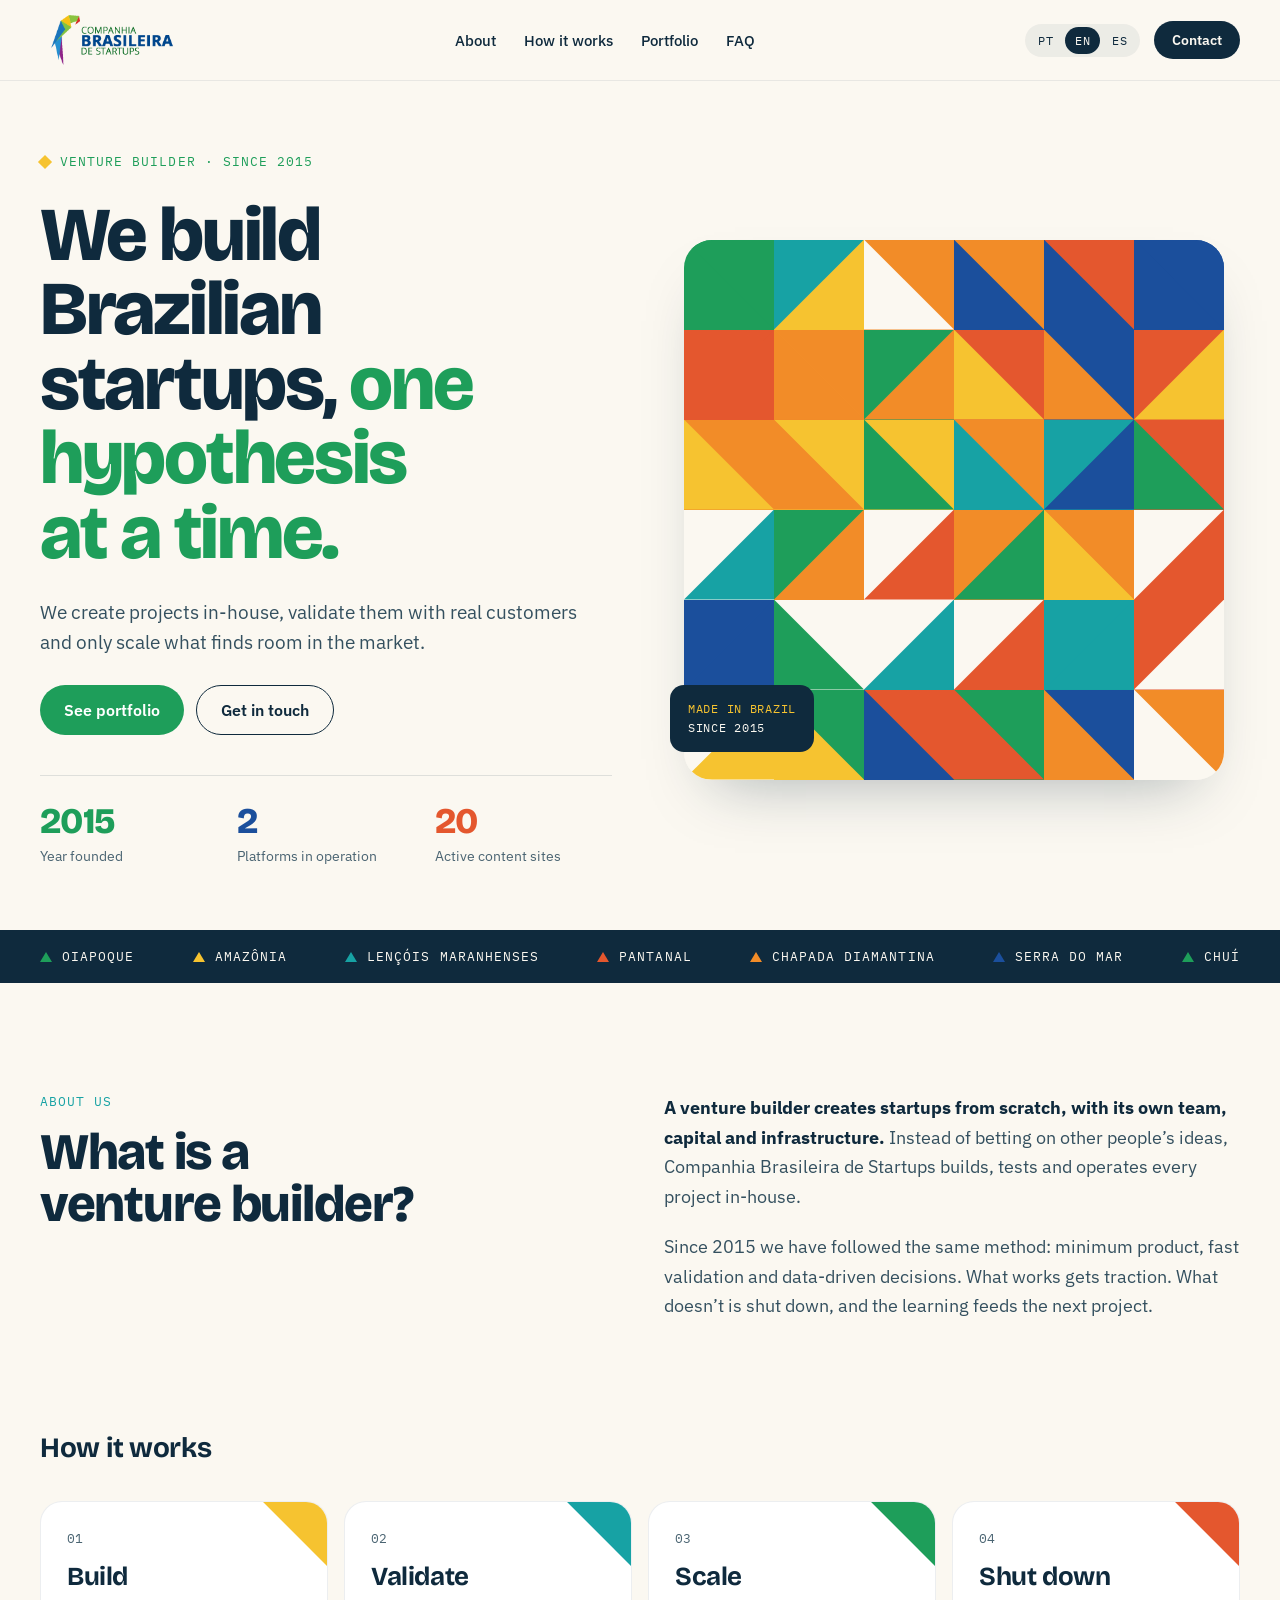
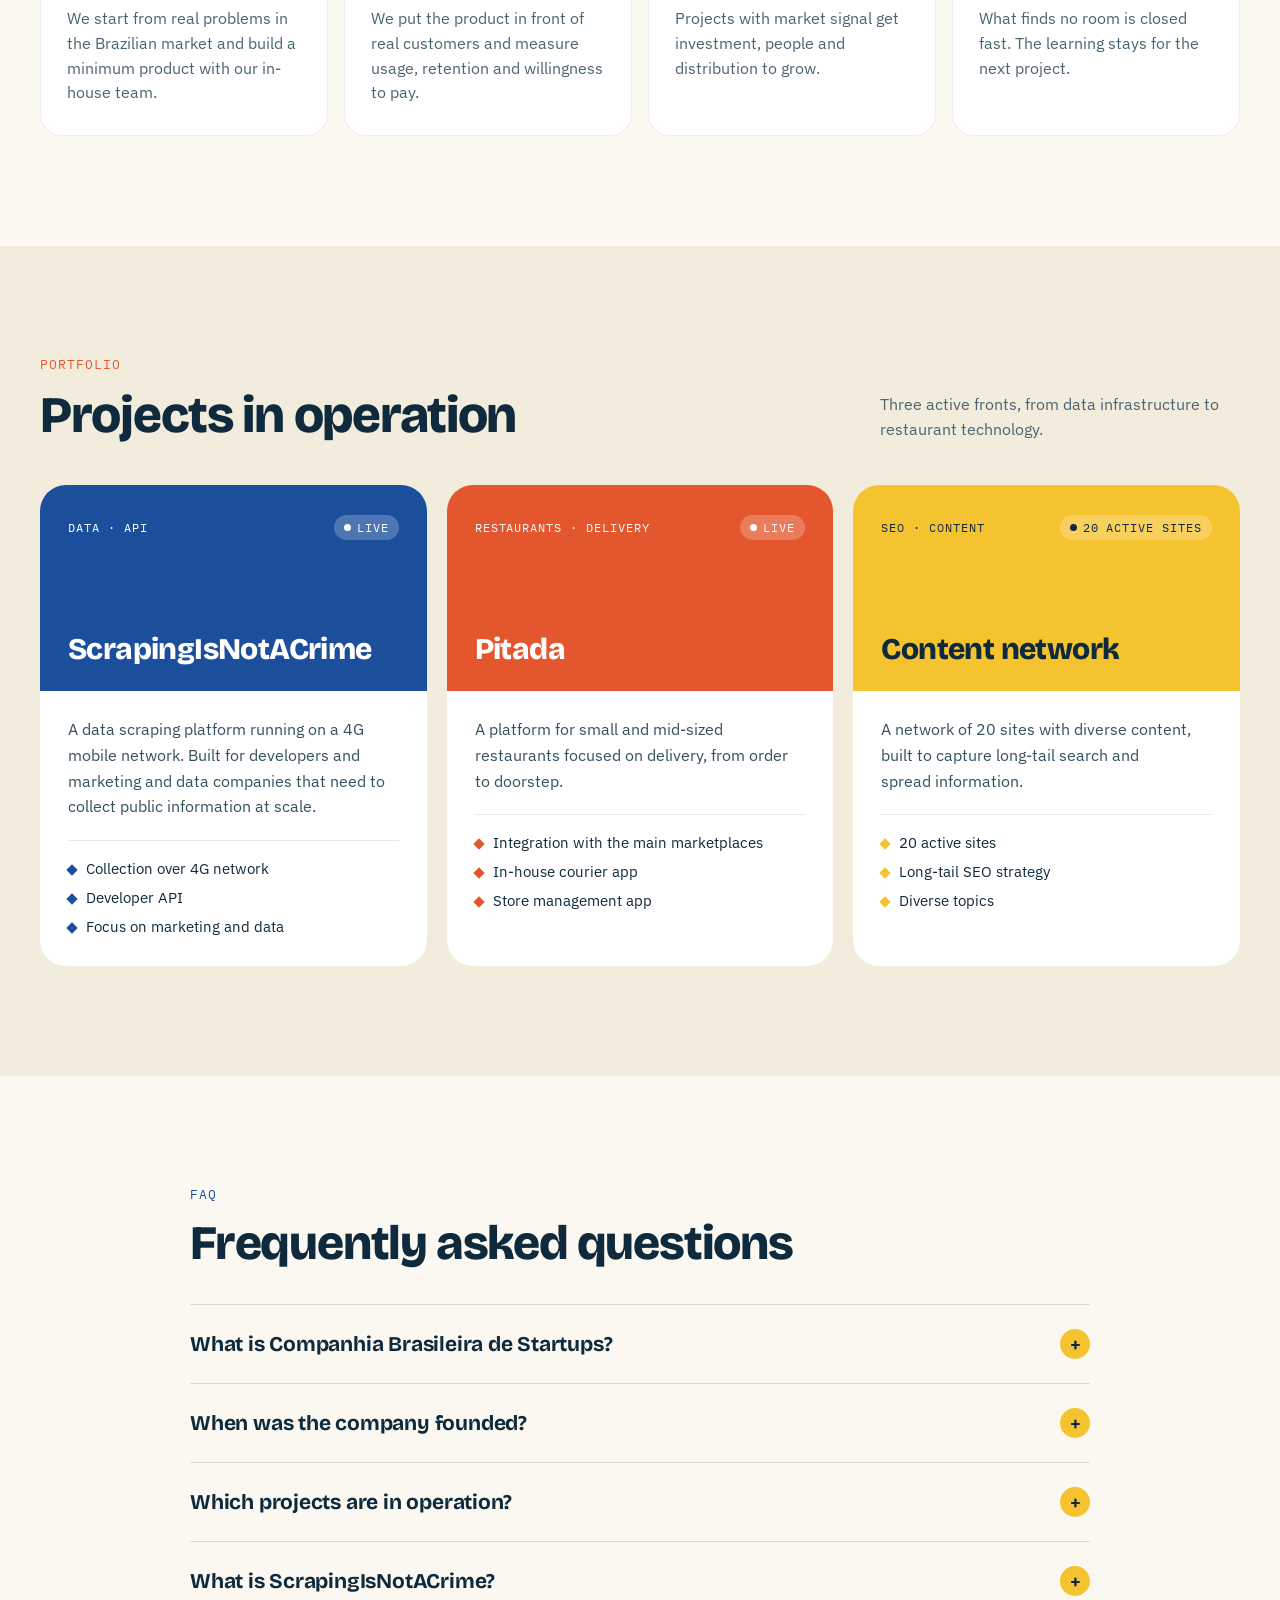
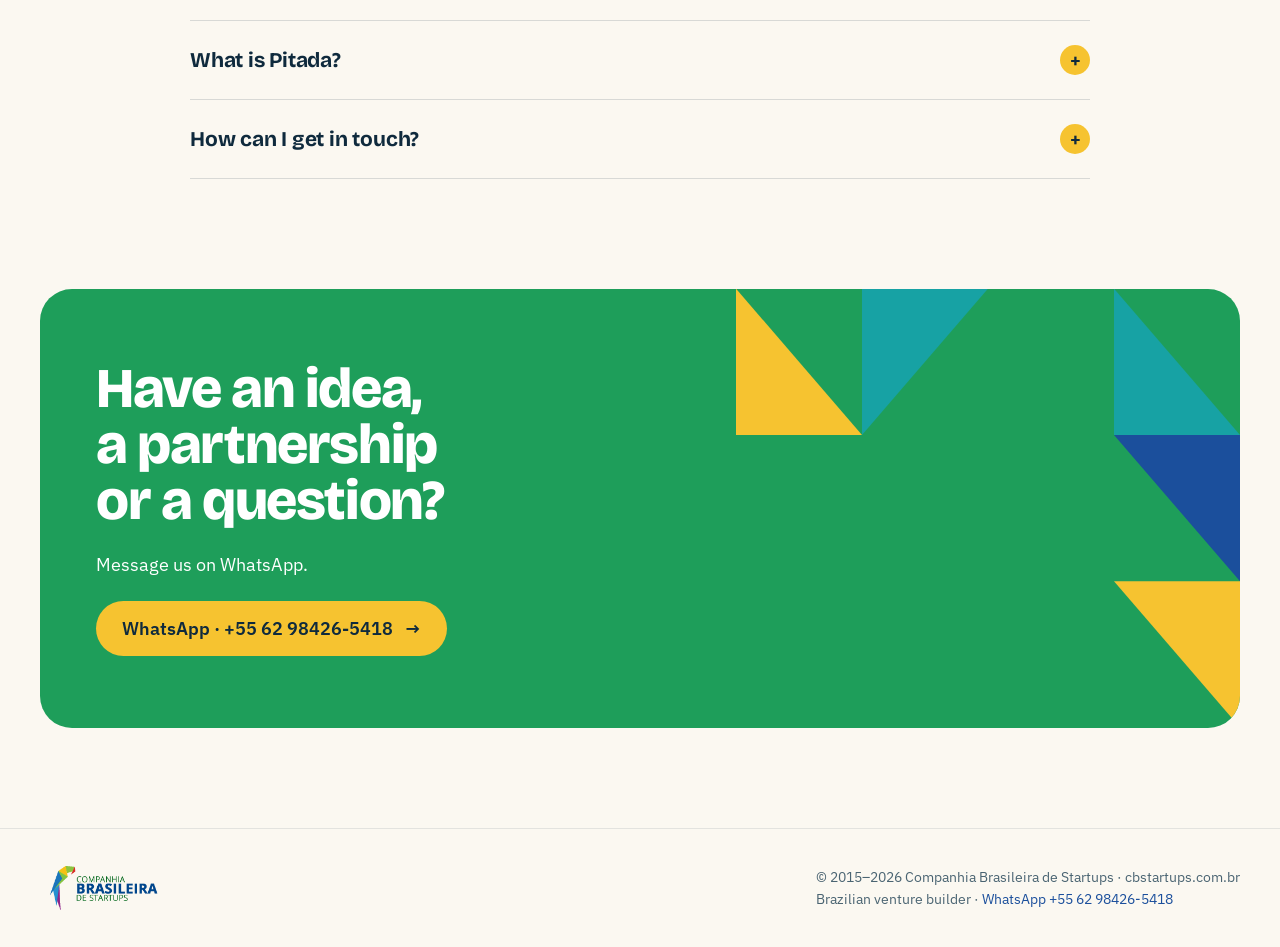
==== en/index.html @ 631371b5 "Site institucional estático da CBStartups" ====
<!DOCTYPE html>
<html lang="en">
<head>
<meta charset="utf-8">
<meta name="viewport" content="width=device-width, initial-scale=1">
<title>Companhia Brasileira de Startups — Venture Builder since 2015</title>
<meta name="description" content="Companhia Brasileira de Startups is a Brazilian venture builder founded in 2015. We build, validate and scale startups in-house: ScrapingIsNotACrime, Pitada and a network of 20 content sites.">
<meta name="robots" content="index, follow">
<link rel="canonical" href="https://cbstartups.com.br/en/">
<link rel="alternate" hreflang="pt-BR" href="https://cbstartups.com.br/">
<link rel="alternate" hreflang="en" href="https://cbstartups.com.br/en/">
<link rel="alternate" hreflang="es" href="https://cbstartups.com.br/es/">
<link rel="alternate" hreflang="x-default" href="https://cbstartups.com.br/">
<meta property="og:type" content="website">
<meta property="og:site_name" content="Companhia Brasileira de Startups">
<meta property="og:title" content="Companhia Brasileira de Startups — Venture Builder since 2015">
<meta property="og:description" content="Companhia Brasileira de Startups is a Brazilian venture builder founded in 2015. We build, validate and scale startups in-house: ScrapingIsNotACrime, Pitada and a network of 20 content sites.">
<meta property="og:url" content="https://cbstartups.com.br/en/">
<meta property="og:image" content="https://cbstartups.com.br/assets/logo-cbstartups.png">
<meta property="og:locale" content="en_US">
<meta name="twitter:card" content="summary">
<link rel="icon" href="../assets/logo-cbstartups.png">
<link rel="preconnect" href="https://fonts.googleapis.com">
<link rel="preconnect" href="https://fonts.gstatic.com" crossorigin="">
<link href="https://fonts.googleapis.com/css2?family=Bricolage+Grotesque:opsz,wght@12..96,500;12..96,700;12..96,800&amp;family=IBM+Plex+Sans:wght@400;500;600&amp;family=IBM+Plex+Mono:wght@500&amp;display=swap" rel="stylesheet">
<script type="application/ld+json">{"@context":"https://schema.org","@graph":[{"@type":"Organization","@id":"https://cbstartups.com.br/#org","name":"Companhia Brasileira de Startups","alternateName":"CB Startups","url":"https://cbstartups.com.br/","logo":"https://cbstartups.com.br/assets/logo-cbstartups.png","foundingDate":"2015","telephone":"+55-62-98426-5418","contactPoint":{"@type":"ContactPoint","telephone":"+55-62-98426-5418","contactType":"customer service","availableLanguage":["Portuguese","English","Spanish"],"url":"https://wa.me/5562984265418"},"description":"Venture builder brasileira que cria, valida e traciona startups internamente.","areaServed":"BR","knowsAbout":["Venture building","Web scraping","Proxies 4G","SaaS para restaurantes","Delivery","SEO long tail"],"owns":[{"@type":"SoftwareApplication","name":"ScrapingIsNotACrime","applicationCategory":"DeveloperApplication","description":"Plataforma de scraping de dados com rede móvel 4G para desenvolvedores e empresas de marketing e dados."},{"@type":"SoftwareApplication","name":"Pitada","applicationCategory":"BusinessApplication","description":"Plataforma para pequenos e médios restaurantes com foco em delivery, integração com marketplaces, app do entregador e app de gestão da loja."}]},{"@type":"WebSite","@id":"https://cbstartups.com.br/#site","url":"https://cbstartups.com.br/","name":"Companhia Brasileira de Startups","inLanguage":["pt-BR","en","es"],"publisher":{"@id":"https://cbstartups.com.br/#org"}},{"@type":"FAQPage","mainEntity":[{"@type":"Question","name":"O que é a Companhia Brasileira de Startups?","acceptedAnswer":{"@type":"Answer","text":"É uma venture builder brasileira, fundada em 2015, que cria startups internamente, valida cada projeto com o mercado e dá tração apenas aos que encontram espaço real."}},{"@type":"Question","name":"Quais projetos estão em operação?","acceptedAnswer":{"@type":"Answer","text":"ScrapingIsNotACrime (scraping de dados com rede 4G), Pitada (plataforma de delivery para restaurantes) e uma rede de 20 sites de conteúdo voltados a SEO de cauda longa."}}]}]}</script>
<style>
html{scroll-behavior:smooth}
body{margin:0;background:#FBF8F1;color:#0F2A3D;font-family:'IBM Plex Sans',system-ui,sans-serif;-webkit-font-smoothing:antialiased}
a{color:#1B4F9C;text-decoration:none}
a:hover{color:#17A2A4}
summary::-webkit-details-marker{display:none}
::selection{background:#F6C330;color:#0F2A3D}

.h0:hover{color:#17A2A4 !important}
.h1:hover{color:#17A2A4 !important}
.h2:hover{color:#17A2A4 !important}
.h3:hover{color:#17A2A4 !important}
.h4:hover{background:#1B4F9C !important;color:#FBF8F1 !important}
.h5:hover{background:#17864C !important;color:#fff !important}
.h6:hover{background:#0F2A3D !important;color:#FBF8F1 !important}
.h7:hover{background:#fff !important;color:#0F2A3D !important}
details[open] summary span:last-child{transform:rotate(45deg)}
</style>
</head>
<body>

<div style="min-height:100vh;display:flex;flex-direction:column">
<header style="position:sticky;top:0;z-index:20;background:rgba(251,248,241,0.92);backdrop-filter:blur(10px);border-bottom:1px solid rgba(15,42,61,0.08)">
  <div style="max-width:1200px;margin:0 auto;padding:14px 24px;display:flex;align-items:center;justify-content:space-between;gap:24px;flex-wrap:wrap">
    <a href="#top" aria-label="Companhia Brasileira de Startups" style="display:flex">
      <img src="../assets/logo-cbstartups.png" alt="Companhia Brasileira de Startups" width="155" height="55" style="display:block;height:52px;width:auto">
    </a>
    <nav aria-label="Main" style="display:flex;gap:28px;flex-wrap:wrap;font-size:15px;font-weight:500">
      <a href="#sobre" style="color:#0F2A3D" class="h0">About</a>
      <a href="#processo" style="color:#0F2A3D" class="h1">How it works</a>
      <a href="#portfolio" style="color:#0F2A3D" class="h2">Portfolio</a>
      <a href="#faq" style="color:#0F2A3D" class="h3">FAQ</a>
    </nav>
    <div style="display:flex;align-items:center;gap:14px">
      <div role="group" aria-label="Language" style="display:flex;gap:2px;padding:3px;border-radius:999px;background:rgba(15,42,61,0.06);font-family:'IBM Plex Mono',monospace;font-size:12px">
          <a href="../" hreflang="pt-BR" style="border:0;cursor:pointer;padding:6px 10px;border-radius:999px;font:inherit;letter-spacing:0.04em;background:transparent;color:#0F2A3D">PT</a>
          <a href="../en/" hreflang="en" style="border:0;cursor:pointer;padding:6px 10px;border-radius:999px;font:inherit;letter-spacing:0.04em;background:#0F2A3D;color:#FBF8F1" aria-current="page">EN</a>
          <a href="../es/" hreflang="es" style="border:0;cursor:pointer;padding:6px 10px;border-radius:999px;font:inherit;letter-spacing:0.04em;background:transparent;color:#0F2A3D">ES</a>
      </div>
      <a href="#contato" style="background:#0F2A3D;color:#FBF8F1;padding:10px 18px;border-radius:999px;font-size:14px;font-weight:600" class="h4">Contact</a>
    </div>
  </div>
</header>
<main id="top">
<section aria-labelledby="hero-title" style="max-width:1200px;margin:0 auto;padding:72px 24px 64px;display:grid;grid-template-columns:repeat(auto-fit,minmax(min(100%,440px),1fr));gap:56px;align-items:center">
  <div style="display:flex;flex-direction:column;gap:28px">
    <div style="display:flex;align-items:center;gap:10px;font-family:'IBM Plex Mono',monospace;font-size:13px;letter-spacing:0.08em;text-transform:uppercase;color:#1E9E5A">
      <span style="width:10px;height:10px;background:#F6C330;transform:rotate(45deg)"></span>Venture builder · since 2015
    </div>
    <h1 id="hero-title" style="margin:0;font-family:'Bricolage Grotesque',sans-serif;font-weight:800;font-size:clamp(40px,6vw,76px);line-height:0.98;letter-spacing:-0.03em;text-wrap:balance">We build Brazilian startups, <span style="color:#1E9E5A">one hypothesis at a time.</span></h1>
    <p style="margin:0;font-size:19px;line-height:1.55;color:#34505F;max-width:540px;text-wrap:pretty">We create projects in-house, validate them with real customers and only scale what finds room in the market.</p>
    <div style="display:flex;gap:12px;flex-wrap:wrap">
      <a href="#portfolio" style="background:#1E9E5A;color:#fff;padding:15px 24px;border-radius:999px;font-weight:600;font-size:16px" class="h5">See portfolio</a>
      <a href="https://wa.me/5562984265418" target="_blank" rel="noopener" style="border:1.5px solid #0F2A3D;color:#0F2A3D;padding:13.5px 24px;border-radius:999px;font-weight:600;font-size:16px" class="h6">Get in touch</a>
    </div>
    <dl style="margin:12px 0 0;display:grid;grid-template-columns:repeat(3,minmax(0,1fr));gap:20px;border-top:1px solid rgba(15,42,61,0.12);padding-top:24px">
        <div style="display:flex;flex-direction:column;gap:4px">
          <dt style="font-family:'Bricolage Grotesque',sans-serif;font-weight:800;font-size:36px;letter-spacing:-0.02em;color:#1E9E5A">2015</dt>
          <dd style="margin:0;font-size:14px;color:#4A6472;line-height:1.35">Year founded</dd>
        </div>
        <div style="display:flex;flex-direction:column;gap:4px">
          <dt style="font-family:'Bricolage Grotesque',sans-serif;font-weight:800;font-size:36px;letter-spacing:-0.02em;color:#1B4F9C">2</dt>
          <dd style="margin:0;font-size:14px;color:#4A6472;line-height:1.35">Platforms in operation</dd>
        </div>
        <div style="display:flex;flex-direction:column;gap:4px">
          <dt style="font-family:'Bricolage Grotesque',sans-serif;font-weight:800;font-size:36px;letter-spacing:-0.02em;color:#E4572E">20</dt>
          <dd style="margin:0;font-size:14px;color:#4A6472;line-height:1.35">Active content sites</dd>
        </div>
    </dl>
  </div>
  <div aria-hidden="true" style="position:relative;width:100%;max-width:540px;justify-self:center">
    <div style="display:grid;grid-template-columns:repeat(6,1fr);aspect-ratio:1;border-radius:28px;overflow:hidden;box-shadow:0 30px 60px -30px rgba(15,42,61,0.35)">
        <div style="position:relative;background:#1E9E5A">
          <div style="position:absolute;inset:0;background:#1E9E5A;clip-path:polygon(0 0,100% 0,100% 100%)"></div>
        </div>
        <div style="position:relative;background:#F6C330">
          <div style="position:absolute;inset:0;background:#17A2A4;clip-path:polygon(0 0,100% 0,0 100%)"></div>
        </div>
        <div style="position:relative;background:#F28C28">
          <div style="position:absolute;inset:0;background:#FBF8F1;clip-path:polygon(0 0,0 100%,100% 100%)"></div>
        </div>
        <div style="position:relative;background:#1B4F9C">
          <div style="position:absolute;inset:0;background:#F28C28;clip-path:polygon(0 0,100% 0,100% 100%)"></div>
        </div>
        <div style="position:relative;background:#1B4F9C">
          <div style="position:absolute;inset:0;background:#E4572E;clip-path:polygon(0 0,100% 0,100% 100%)"></div>
        </div>
        <div style="position:relative;background:#1B4F9C">
          <div style="position:absolute;inset:0;background:#1B4F9C;clip-path:polygon(0 0,100% 0,100% 100%)"></div>
        </div>
        <div style="position:relative;background:#E4572E">
          <div style="position:absolute;inset:0;background:#E4572E;clip-path:polygon(0 0,100% 0,0 100%)"></div>
        </div>
        <div style="position:relative;background:#F28C28">
          <div style="position:absolute;inset:0;background:#F28C28;clip-path:polygon(0 0,0 100%,100% 100%)"></div>
        </div>
        <div style="position:relative;background:#1E9E5A">
          <div style="position:absolute;inset:0;background:#F28C28;clip-path:polygon(100% 0,100% 100%,0 100%)"></div>
        </div>
        <div style="position:relative;background:#E4572E">
          <div style="position:absolute;inset:0;background:#F6C330;clip-path:polygon(0 0,0 100%,100% 100%)"></div>
        </div>
        <div style="position:relative;background:#1B4F9C">
          <div style="position:absolute;inset:0;background:#F28C28;clip-path:polygon(0 0,0 100%,100% 100%)"></div>
        </div>
        <div style="position:relative;background:#E4572E">
          <div style="position:absolute;inset:0;background:#F6C330;clip-path:polygon(100% 0,100% 100%,0 100%)"></div>
        </div>
        <div style="position:relative;background:#F28C28">
          <div style="position:absolute;inset:0;background:#F6C330;clip-path:polygon(0 0,0 100%,100% 100%)"></div>
        </div>
        <div style="position:relative;background:#F6C330">
          <div style="position:absolute;inset:0;background:#F28C28;clip-path:polygon(0 0,0 100%,100% 100%)"></div>
        </div>
        <div style="position:relative;background:#F6C330">
          <div style="position:absolute;inset:0;background:#1E9E5A;clip-path:polygon(0 0,0 100%,100% 100%)"></div>
        </div>
        <div style="position:relative;background:#17A2A4">
          <div style="position:absolute;inset:0;background:#F28C28;clip-path:polygon(0 0,100% 0,100% 100%)"></div>
        </div>
        <div style="position:relative;background:#17A2A4">
          <div style="position:absolute;inset:0;background:#1B4F9C;clip-path:polygon(100% 0,100% 100%,0 100%)"></div>
        </div>
        <div style="position:relative;background:#E4572E">
          <div style="position:absolute;inset:0;background:#1E9E5A;clip-path:polygon(0 0,0 100%,100% 100%)"></div>
        </div>
        <div style="position:relative;background:#FBF8F1">
          <div style="position:absolute;inset:0;background:#17A2A4;clip-path:polygon(100% 0,100% 100%,0 100%)"></div>
        </div>
        <div style="position:relative;background:#F28C28">
          <div style="position:absolute;inset:0;background:#1E9E5A;clip-path:polygon(0 0,100% 0,0 100%)"></div>
        </div>
        <div style="position:relative;background:#FBF8F1">
          <div style="position:absolute;inset:0;background:#E4572E;clip-path:polygon(100% 0,100% 100%,0 100%)"></div>
        </div>
        <div style="position:relative;background:#F28C28">
          <div style="position:absolute;inset:0;background:#1E9E5A;clip-path:polygon(100% 0,100% 100%,0 100%)"></div>
        </div>
        <div style="position:relative;background:#F6C330">
          <div style="position:absolute;inset:0;background:#F28C28;clip-path:polygon(0 0,100% 0,100% 100%)"></div>
        </div>
        <div style="position:relative;background:#E4572E">
          <div style="position:absolute;inset:0;background:#FBF8F1;clip-path:polygon(0 0,100% 0,0 100%)"></div>
        </div>
        <div style="position:relative;background:#1B4F9C">
          <div style="position:absolute;inset:0;background:#1B4F9C;clip-path:polygon(100% 0,100% 100%,0 100%)"></div>
        </div>
        <div style="position:relative;background:#FBF8F1">
          <div style="position:absolute;inset:0;background:#1E9E5A;clip-path:polygon(0 0,0 100%,100% 100%)"></div>
        </div>
        <div style="position:relative;background:#17A2A4">
          <div style="position:absolute;inset:0;background:#FBF8F1;clip-path:polygon(0 0,100% 0,0 100%)"></div>
        </div>
        <div style="position:relative;background:#E4572E">
          <div style="position:absolute;inset:0;background:#FBF8F1;clip-path:polygon(0 0,100% 0,0 100%)"></div>
        </div>
        <div style="position:relative;background:#17A2A4">
          <div style="position:absolute;inset:0;background:#17A2A4;clip-path:polygon(100% 0,100% 100%,0 100%)"></div>
        </div>
        <div style="position:relative;background:#E4572E">
          <div style="position:absolute;inset:0;background:#FBF8F1;clip-path:polygon(100% 0,100% 100%,0 100%)"></div>
        </div>
        <div style="position:relative;background:#FBF8F1">
          <div style="position:absolute;inset:0;background:#F6C330;clip-path:polygon(100% 0,100% 100%,0 100%)"></div>
        </div>
        <div style="position:relative;background:#F6C330">
          <div style="position:absolute;inset:0;background:#1E9E5A;clip-path:polygon(0 0,100% 0,100% 100%)"></div>
        </div>
        <div style="position:relative;background:#1B4F9C">
          <div style="position:absolute;inset:0;background:#E4572E;clip-path:polygon(0 0,100% 0,100% 100%)"></div>
        </div>
        <div style="position:relative;background:#1E9E5A">
          <div style="position:absolute;inset:0;background:#E4572E;clip-path:polygon(0 0,0 100%,100% 100%)"></div>
        </div>
        <div style="position:relative;background:#F28C28">
          <div style="position:absolute;inset:0;background:#1B4F9C;clip-path:polygon(0 0,100% 0,100% 100%)"></div>
        </div>
        <div style="position:relative;background:#FBF8F1">
          <div style="position:absolute;inset:0;background:#F28C28;clip-path:polygon(0 0,100% 0,100% 100%)"></div>
        </div>
    </div>
    <div style="position:absolute;left:-14px;bottom:28px;background:#0F2A3D;color:#FBF8F1;padding:14px 18px;border-radius:14px;font-family:'IBM Plex Mono',monospace;font-size:12px;letter-spacing:0.06em;line-height:1.6;text-transform:uppercase">
      <div style="color:#F6C330">Made in Brazil</div><div>Since 2015</div>
    </div>
  </div>
</section>
<div style="background:#0F2A3D;color:#FBF8F1;overflow:hidden">
  <div style="max-width:1200px;margin:0 auto;padding:18px 24px;display:flex;align-items:center;justify-content:space-between;gap:16px;flex-wrap:wrap;font-family:'IBM Plex Mono',monospace;font-size:13px;letter-spacing:0.08em;text-transform:uppercase">
      <span style="display:flex;align-items:center;gap:10px"><span style="width:0;height:0;border-left:6px solid transparent;border-right:6px solid transparent;border-bottom:10px solid #1E9E5A"></span>Oiapoque</span>
      <span style="display:flex;align-items:center;gap:10px"><span style="width:0;height:0;border-left:6px solid transparent;border-right:6px solid transparent;border-bottom:10px solid #F6C330"></span>Amazônia</span>
      <span style="display:flex;align-items:center;gap:10px"><span style="width:0;height:0;border-left:6px solid transparent;border-right:6px solid transparent;border-bottom:10px solid #17A2A4"></span>Lençóis Maranhenses</span>
      <span style="display:flex;align-items:center;gap:10px"><span style="width:0;height:0;border-left:6px solid transparent;border-right:6px solid transparent;border-bottom:10px solid #E4572E"></span>Pantanal</span>
      <span style="display:flex;align-items:center;gap:10px"><span style="width:0;height:0;border-left:6px solid transparent;border-right:6px solid transparent;border-bottom:10px solid #F28C28"></span>Chapada Diamantina</span>
      <span style="display:flex;align-items:center;gap:10px"><span style="width:0;height:0;border-left:6px solid transparent;border-right:6px solid transparent;border-bottom:10px solid #1B4F9C"></span>Serra do Mar</span>
      <span style="display:flex;align-items:center;gap:10px"><span style="width:0;height:0;border-left:6px solid transparent;border-right:6px solid transparent;border-bottom:10px solid #1E9E5A"></span>Chuí</span>
  </div>
</div>
<section id="sobre" aria-labelledby="sobre-title" style="max-width:1200px;margin:0 auto;padding:110px 24px 40px;display:grid;grid-template-columns:repeat(auto-fit,minmax(min(100%,360px),1fr));gap:48px">
  <div style="display:flex;flex-direction:column;gap:16px">
    <span style="font-family:'IBM Plex Mono',monospace;font-size:13px;letter-spacing:0.08em;text-transform:uppercase;color:#17A2A4">About us</span>
    <h2 id="sobre-title" style="margin:0;font-family:'Bricolage Grotesque',sans-serif;font-weight:800;font-size:clamp(32px,4vw,52px);line-height:1.02;letter-spacing:-0.025em;text-wrap:balance">What is a venture builder?</h2>
  </div>
  <div style="display:flex;flex-direction:column;gap:20px;font-size:18px;line-height:1.65;color:#34505F">
    <p style="margin:0;text-wrap:pretty"><strong style="color:#0F2A3D">A venture builder creates startups from scratch, with its own team, capital and infrastructure.</strong> Instead of betting on other people’s ideas, Companhia Brasileira de Startups builds, tests and operates every project in-house.</p>
    <p style="margin:0;text-wrap:pretty">Since 2015 we have followed the same method: minimum product, fast validation and data-driven decisions. What works gets traction. What doesn’t is shut down, and the learning feeds the next project.</p>
  </div>
</section>
<section id="processo" aria-labelledby="processo-title" style="max-width:1200px;margin:0 auto;padding:70px 24px 110px">
  <h2 id="processo-title" style="margin:0 0 36px;font-family:'Bricolage Grotesque',sans-serif;font-weight:700;font-size:28px;letter-spacing:-0.01em">How it works</h2>
  <ol style="list-style:none;margin:0;padding:0;display:grid;grid-template-columns:repeat(auto-fit,minmax(min(100%,240px),1fr));gap:16px">
      <li style="background:#fff;border:1px solid rgba(15,42,61,0.08);border-radius:22px;padding:28px 26px 30px;display:flex;flex-direction:column;gap:14px;position:relative;overflow:hidden">
        <div style="position:absolute;top:0;right:0;width:64px;height:64px;background:#F6C330;clip-path:polygon(100% 0,0 0,100% 100%)"></div>
        <span style="font-family:'IBM Plex Mono',monospace;font-size:13px;color:#4A6472">01</span>
        <h3 style="margin:0;font-family:'Bricolage Grotesque',sans-serif;font-weight:700;font-size:26px;letter-spacing:-0.015em">Build</h3>
        <p style="margin:0;font-size:16px;line-height:1.55;color:#4A6472;text-wrap:pretty">We start from real problems in the Brazilian market and build a minimum product with our in-house team.</p>
      </li>
      <li style="background:#fff;border:1px solid rgba(15,42,61,0.08);border-radius:22px;padding:28px 26px 30px;display:flex;flex-direction:column;gap:14px;position:relative;overflow:hidden">
        <div style="position:absolute;top:0;right:0;width:64px;height:64px;background:#17A2A4;clip-path:polygon(100% 0,0 0,100% 100%)"></div>
        <span style="font-family:'IBM Plex Mono',monospace;font-size:13px;color:#4A6472">02</span>
        <h3 style="margin:0;font-family:'Bricolage Grotesque',sans-serif;font-weight:700;font-size:26px;letter-spacing:-0.015em">Validate</h3>
        <p style="margin:0;font-size:16px;line-height:1.55;color:#4A6472;text-wrap:pretty">We put the product in front of real customers and measure usage, retention and willingness to pay.</p>
      </li>
      <li style="background:#fff;border:1px solid rgba(15,42,61,0.08);border-radius:22px;padding:28px 26px 30px;display:flex;flex-direction:column;gap:14px;position:relative;overflow:hidden">
        <div style="position:absolute;top:0;right:0;width:64px;height:64px;background:#1E9E5A;clip-path:polygon(100% 0,0 0,100% 100%)"></div>
        <span style="font-family:'IBM Plex Mono',monospace;font-size:13px;color:#4A6472">03</span>
        <h3 style="margin:0;font-family:'Bricolage Grotesque',sans-serif;font-weight:700;font-size:26px;letter-spacing:-0.015em">Scale</h3>
        <p style="margin:0;font-size:16px;line-height:1.55;color:#4A6472;text-wrap:pretty">Projects with market signal get investment, people and distribution to grow.</p>
      </li>
      <li style="background:#fff;border:1px solid rgba(15,42,61,0.08);border-radius:22px;padding:28px 26px 30px;display:flex;flex-direction:column;gap:14px;position:relative;overflow:hidden">
        <div style="position:absolute;top:0;right:0;width:64px;height:64px;background:#E4572E;clip-path:polygon(100% 0,0 0,100% 100%)"></div>
        <span style="font-family:'IBM Plex Mono',monospace;font-size:13px;color:#4A6472">04</span>
        <h3 style="margin:0;font-family:'Bricolage Grotesque',sans-serif;font-weight:700;font-size:26px;letter-spacing:-0.015em">Shut down</h3>
        <p style="margin:0;font-size:16px;line-height:1.55;color:#4A6472;text-wrap:pretty">What finds no room is closed fast. The learning stays for the next project.</p>
      </li>
  </ol>
</section>
<section id="portfolio" aria-labelledby="portfolio-title" style="background:#F2ECDD">
  <div style="max-width:1200px;margin:0 auto;padding:110px 24px">
    <div style="display:flex;justify-content:space-between;align-items:flex-end;gap:24px;flex-wrap:wrap;margin-bottom:44px">
      <div style="display:flex;flex-direction:column;gap:16px;max-width:640px">
        <span style="font-family:'IBM Plex Mono',monospace;font-size:13px;letter-spacing:0.08em;text-transform:uppercase;color:#E4572E">Portfolio</span>
        <h2 id="portfolio-title" style="margin:0;font-family:'Bricolage Grotesque',sans-serif;font-weight:800;font-size:clamp(32px,4vw,52px);line-height:1.02;letter-spacing:-0.025em;text-wrap:balance">Projects in operation</h2>
      </div>
      <p style="margin:0;max-width:360px;font-size:16px;line-height:1.55;color:#4A6472">Three active fronts, from data infrastructure to restaurant technology.</p>
    </div>
    <div style="display:grid;grid-template-columns:repeat(auto-fit,minmax(min(100%,320px),1fr));gap:20px">
        <article style="background:#fff;border-radius:26px;overflow:hidden;display:flex;flex-direction:column">
          <div style="background:#1B4F9C;color:#fff;padding:30px 28px 26px;display:flex;flex-direction:column;gap:22px;min-height:150px;justify-content:space-between">
            <div style="display:flex;justify-content:space-between;align-items:center;gap:12px;font-family:'IBM Plex Mono',monospace;font-size:12px;letter-spacing:0.08em;text-transform:uppercase">
              <span>Data · API</span>
              <span style="display:flex;align-items:center;gap:6px;background:rgba(255,255,255,0.22);padding:5px 10px;border-radius:999px"><span style="width:7px;height:7px;border-radius:50%;background:currentColor"></span>Live</span>
            </div>
            <h3 style="margin:0;font-family:'Bricolage Grotesque',sans-serif;font-weight:800;font-size:30px;letter-spacing:-0.02em;line-height:1.05;word-break:break-word">ScrapingIsNotACrime</h3>
          </div>
          <div style="padding:26px 28px 30px;display:flex;flex-direction:column;gap:20px;flex:1">
            <p style="margin:0;font-size:16px;line-height:1.6;color:#34505F;text-wrap:pretty">A data scraping platform running on a 4G mobile network. Built for developers and marketing and data companies that need to collect public information at scale.</p>
            <ul style="list-style:none;margin:0;padding:18px 0 0;border-top:1px solid rgba(15,42,61,0.1);display:flex;flex-direction:column;gap:10px">
                <li style="display:flex;gap:10px;align-items:baseline;font-size:15px;color:#0F2A3D"><span style="flex:none;width:8px;height:8px;background:#1B4F9C;transform:rotate(45deg)"></span>Collection over 4G network</li>
                <li style="display:flex;gap:10px;align-items:baseline;font-size:15px;color:#0F2A3D"><span style="flex:none;width:8px;height:8px;background:#1B4F9C;transform:rotate(45deg)"></span>Developer API</li>
                <li style="display:flex;gap:10px;align-items:baseline;font-size:15px;color:#0F2A3D"><span style="flex:none;width:8px;height:8px;background:#1B4F9C;transform:rotate(45deg)"></span>Focus on marketing and data</li>
            </ul>
          </div>
        </article>
        <article style="background:#fff;border-radius:26px;overflow:hidden;display:flex;flex-direction:column">
          <div style="background:#E4572E;color:#fff;padding:30px 28px 26px;display:flex;flex-direction:column;gap:22px;min-height:150px;justify-content:space-between">
            <div style="display:flex;justify-content:space-between;align-items:center;gap:12px;font-family:'IBM Plex Mono',monospace;font-size:12px;letter-spacing:0.08em;text-transform:uppercase">
              <span>Restaurants · Delivery</span>
              <span style="display:flex;align-items:center;gap:6px;background:rgba(255,255,255,0.22);padding:5px 10px;border-radius:999px"><span style="width:7px;height:7px;border-radius:50%;background:currentColor"></span>Live</span>
            </div>
            <h3 style="margin:0;font-family:'Bricolage Grotesque',sans-serif;font-weight:800;font-size:30px;letter-spacing:-0.02em;line-height:1.05;word-break:break-word">Pitada</h3>
          </div>
          <div style="padding:26px 28px 30px;display:flex;flex-direction:column;gap:20px;flex:1">
            <p style="margin:0;font-size:16px;line-height:1.6;color:#34505F;text-wrap:pretty">A platform for small and mid-sized restaurants focused on delivery, from order to doorstep.</p>
            <ul style="list-style:none;margin:0;padding:18px 0 0;border-top:1px solid rgba(15,42,61,0.1);display:flex;flex-direction:column;gap:10px">
                <li style="display:flex;gap:10px;align-items:baseline;font-size:15px;color:#0F2A3D"><span style="flex:none;width:8px;height:8px;background:#E4572E;transform:rotate(45deg)"></span>Integration with the main marketplaces</li>
                <li style="display:flex;gap:10px;align-items:baseline;font-size:15px;color:#0F2A3D"><span style="flex:none;width:8px;height:8px;background:#E4572E;transform:rotate(45deg)"></span>In-house courier app</li>
                <li style="display:flex;gap:10px;align-items:baseline;font-size:15px;color:#0F2A3D"><span style="flex:none;width:8px;height:8px;background:#E4572E;transform:rotate(45deg)"></span>Store management app</li>
            </ul>
          </div>
        </article>
        <article style="background:#fff;border-radius:26px;overflow:hidden;display:flex;flex-direction:column">
          <div style="background:#F6C330;color:#0F2A3D;padding:30px 28px 26px;display:flex;flex-direction:column;gap:22px;min-height:150px;justify-content:space-between">
            <div style="display:flex;justify-content:space-between;align-items:center;gap:12px;font-family:'IBM Plex Mono',monospace;font-size:12px;letter-spacing:0.08em;text-transform:uppercase">
              <span>SEO · Content</span>
              <span style="display:flex;align-items:center;gap:6px;background:rgba(255,255,255,0.22);padding:5px 10px;border-radius:999px"><span style="width:7px;height:7px;border-radius:50%;background:currentColor"></span>20 active sites</span>
            </div>
            <h3 style="margin:0;font-family:'Bricolage Grotesque',sans-serif;font-weight:800;font-size:30px;letter-spacing:-0.02em;line-height:1.05;word-break:break-word">Content network</h3>
          </div>
          <div style="padding:26px 28px 30px;display:flex;flex-direction:column;gap:20px;flex:1">
            <p style="margin:0;font-size:16px;line-height:1.6;color:#34505F;text-wrap:pretty">A network of 20 sites with diverse content, built to capture long-tail search and spread information.</p>
            <ul style="list-style:none;margin:0;padding:18px 0 0;border-top:1px solid rgba(15,42,61,0.1);display:flex;flex-direction:column;gap:10px">
                <li style="display:flex;gap:10px;align-items:baseline;font-size:15px;color:#0F2A3D"><span style="flex:none;width:8px;height:8px;background:#F6C330;transform:rotate(45deg)"></span>20 active sites</li>
                <li style="display:flex;gap:10px;align-items:baseline;font-size:15px;color:#0F2A3D"><span style="flex:none;width:8px;height:8px;background:#F6C330;transform:rotate(45deg)"></span>Long-tail SEO strategy</li>
                <li style="display:flex;gap:10px;align-items:baseline;font-size:15px;color:#0F2A3D"><span style="flex:none;width:8px;height:8px;background:#F6C330;transform:rotate(45deg)"></span>Diverse topics</li>
            </ul>
          </div>
        </article>
    </div>
  </div>
</section>
<section id="faq" aria-labelledby="faq-title" style="max-width:900px;margin:0 auto;padding:110px 24px">
  <div style="display:flex;flex-direction:column;gap:16px;margin-bottom:36px">
    <span style="font-family:'IBM Plex Mono',monospace;font-size:13px;letter-spacing:0.08em;text-transform:uppercase;color:#1B4F9C">FAQ</span>
    <h2 id="faq-title" style="margin:0;font-family:'Bricolage Grotesque',sans-serif;font-weight:800;font-size:clamp(32px,4vw,48px);line-height:1.02;letter-spacing:-0.025em">Frequently asked questions</h2>
  </div>
  <div style="display:flex;flex-direction:column;border-top:1px solid rgba(15,42,61,0.15)">
      <details style="border-bottom:1px solid rgba(15,42,61,0.15)">
        <summary style="list-style:none;cursor:pointer;padding:24px 0;display:flex;justify-content:space-between;align-items:center;gap:20px;font-family:'Bricolage Grotesque',sans-serif;font-weight:700;font-size:21px;letter-spacing:-0.01em">
          <h3 style="margin:0;font:inherit">What is Companhia Brasileira de Startups?</h3>
          <span style="flex:none;width:30px;height:30px;border-radius:50%;background:#F6C330;display:grid;place-items:center;font-family:'IBM Plex Mono',monospace;font-size:18px">+</span>
        </summary>
        <p style="margin:0;padding:0 50px 26px 0;font-size:17px;line-height:1.65;color:#34505F;text-wrap:pretty">A Brazilian venture builder founded in 2015 that creates startups in-house, validates each project with the market and only scales those that find real room.</p>
      </details>
      <details style="border-bottom:1px solid rgba(15,42,61,0.15)">
        <summary style="list-style:none;cursor:pointer;padding:24px 0;display:flex;justify-content:space-between;align-items:center;gap:20px;font-family:'Bricolage Grotesque',sans-serif;font-weight:700;font-size:21px;letter-spacing:-0.01em">
          <h3 style="margin:0;font:inherit">When was the company founded?</h3>
          <span style="flex:none;width:30px;height:30px;border-radius:50%;background:#F6C330;display:grid;place-items:center;font-family:'IBM Plex Mono',monospace;font-size:18px">+</span>
        </summary>
        <p style="margin:0;padding:0 50px 26px 0;font-size:17px;line-height:1.65;color:#34505F;text-wrap:pretty">In 2015. Since then we have built and tested many technology projects in Brazil.</p>
      </details>
      <details style="border-bottom:1px solid rgba(15,42,61,0.15)">
        <summary style="list-style:none;cursor:pointer;padding:24px 0;display:flex;justify-content:space-between;align-items:center;gap:20px;font-family:'Bricolage Grotesque',sans-serif;font-weight:700;font-size:21px;letter-spacing:-0.01em">
          <h3 style="margin:0;font:inherit">Which projects are in operation?</h3>
          <span style="flex:none;width:30px;height:30px;border-radius:50%;background:#F6C330;display:grid;place-items:center;font-family:'IBM Plex Mono',monospace;font-size:18px">+</span>
        </summary>
        <p style="margin:0;padding:0 50px 26px 0;font-size:17px;line-height:1.65;color:#34505F;text-wrap:pretty">ScrapingIsNotACrime, a 4G-network data scraping platform; Pitada, a delivery platform for small and mid-sized restaurants; and a network of 20 content sites for long-tail SEO.</p>
      </details>
      <details style="border-bottom:1px solid rgba(15,42,61,0.15)">
        <summary style="list-style:none;cursor:pointer;padding:24px 0;display:flex;justify-content:space-between;align-items:center;gap:20px;font-family:'Bricolage Grotesque',sans-serif;font-weight:700;font-size:21px;letter-spacing:-0.01em">
          <h3 style="margin:0;font:inherit">What is ScrapingIsNotACrime?</h3>
          <span style="flex:none;width:30px;height:30px;border-radius:50%;background:#F6C330;display:grid;place-items:center;font-family:'IBM Plex Mono',monospace;font-size:18px">+</span>
        </summary>
        <p style="margin:0;padding:0 50px 26px 0;font-size:17px;line-height:1.65;color:#34505F;text-wrap:pretty">A data scraping platform that uses a 4G mobile network, aimed at developers and marketing and data companies.</p>
      </details>
      <details style="border-bottom:1px solid rgba(15,42,61,0.15)">
        <summary style="list-style:none;cursor:pointer;padding:24px 0;display:flex;justify-content:space-between;align-items:center;gap:20px;font-family:'Bricolage Grotesque',sans-serif;font-weight:700;font-size:21px;letter-spacing:-0.01em">
          <h3 style="margin:0;font:inherit">What is Pitada?</h3>
          <span style="flex:none;width:30px;height:30px;border-radius:50%;background:#F6C330;display:grid;place-items:center;font-family:'IBM Plex Mono',monospace;font-size:18px">+</span>
        </summary>
        <p style="margin:0;padding:0 50px 26px 0;font-size:17px;line-height:1.65;color:#34505F;text-wrap:pretty">A platform for small and mid-sized restaurants focused on delivery: integration with the main marketplaces, a courier app and a store management app.</p>
      </details>
      <details style="border-bottom:1px solid rgba(15,42,61,0.15)">
        <summary style="list-style:none;cursor:pointer;padding:24px 0;display:flex;justify-content:space-between;align-items:center;gap:20px;font-family:'Bricolage Grotesque',sans-serif;font-weight:700;font-size:21px;letter-spacing:-0.01em">
          <h3 style="margin:0;font:inherit">How can I get in touch?</h3>
          <span style="flex:none;width:30px;height:30px;border-radius:50%;background:#F6C330;display:grid;place-items:center;font-family:'IBM Plex Mono',monospace;font-size:18px">+</span>
        </summary>
        <p style="margin:0;padding:0 50px 26px 0;font-size:17px;line-height:1.65;color:#34505F;text-wrap:pretty">Via WhatsApp at +55 62 98426-5418.</p>
      </details>
  </div>
</section>
<section id="contato" aria-labelledby="contato-title" style="padding:0 24px 100px">
  <div style="max-width:1200px;margin:0 auto;background:#1E9E5A;border-radius:32px;overflow:hidden;position:relative;color:#fff">
    <div aria-hidden="true" style="position:absolute;right:0;top:0;bottom:0;width:42%;display:grid;grid-template-columns:repeat(4,1fr);grid-template-rows:repeat(3,1fr)">
        <div style="position:relative"><div style="position:absolute;inset:0;background:#F6C330;clip-path:polygon(0 0,0 100%,100% 100%)"></div></div>
        <div style="position:relative"><div style="position:absolute;inset:0;background:#17A2A4;clip-path:polygon(0 0,100% 0,0 100%)"></div></div>
        <div style="position:relative"><div style="position:absolute;inset:0;background:transparent;clip-path:polygon(0 0,100% 0,100% 100%)"></div></div>
        <div style="position:relative"><div style="position:absolute;inset:0;background:#17A2A4;clip-path:polygon(0 0,0 100%,100% 100%)"></div></div>
        <div style="position:relative"><div style="position:absolute;inset:0;background:transparent;clip-path:polygon(0 0,100% 0,100% 100%)"></div></div>
        <div style="position:relative"><div style="position:absolute;inset:0;background:transparent;clip-path:polygon(0 0,100% 0,100% 100%)"></div></div>
        <div style="position:relative"><div style="position:absolute;inset:0;background:transparent;clip-path:polygon(0 0,100% 0,0 100%)"></div></div>
        <div style="position:relative"><div style="position:absolute;inset:0;background:#1B4F9C;clip-path:polygon(0 0,100% 0,100% 100%)"></div></div>
        <div style="position:relative"><div style="position:absolute;inset:0;background:transparent;clip-path:polygon(0 0,100% 0,0 100%)"></div></div>
        <div style="position:relative"><div style="position:absolute;inset:0;background:transparent;clip-path:polygon(100% 0,100% 100%,0 100%)"></div></div>
        <div style="position:relative"><div style="position:absolute;inset:0;background:transparent;clip-path:polygon(0 0,0 100%,100% 100%)"></div></div>
        <div style="position:relative"><div style="position:absolute;inset:0;background:#F6C330;clip-path:polygon(0 0,100% 0,100% 100%)"></div></div>
    </div>
    <div style="position:relative;padding:72px 56px;max-width:640px;display:flex;flex-direction:column;gap:22px">
      <h2 id="contato-title" style="margin:0;font-family:'Bricolage Grotesque',sans-serif;font-weight:800;font-size:clamp(34px,4.5vw,56px);line-height:1;letter-spacing:-0.025em;text-wrap:balance">Have an idea, a partnership or a question?</h2>
      <p style="margin:0;font-size:18px;line-height:1.55;color:#fff;text-wrap:pretty">Message us on WhatsApp.</p>
      <a href="https://wa.me/5562984265418" target="_blank" rel="noopener" aria-label="WhatsApp +55 62 98426-5418" style="align-self:flex-start;display:flex;align-items:center;gap:12px;background:#F6C330;color:#0F2A3D;padding:16px 26px;border-radius:999px;font-weight:600;font-size:18px" class="h7">WhatsApp · +55 62 98426-5418 <span aria-hidden="true">→</span></a>
    </div>
  </div>
</section>
</main>
<footer style="border-top:1px solid rgba(15,42,61,0.1)">
  <div style="max-width:1200px;margin:0 auto;padding:36px 24px;display:flex;justify-content:space-between;align-items:center;gap:20px;flex-wrap:wrap;font-size:14px;color:#4A6472">
    <img src="../assets/logo-cbstartups.png" alt="Companhia Brasileira de Startups" width="130" height="46" style="height:46px;width:auto">
    <address style="font-style:normal;display:flex;flex-direction:column;gap:4px">
      <span>© 2015–2026 Companhia Brasileira de Startups · cbstartups.com.br</span>
      <span>Brazilian venture builder · <a href="https://wa.me/5562984265418" target="_blank" rel="noopener">WhatsApp +55 62 98426-5418</a></span>
    </address>
  </div>
</footer>
</div>

</body>
</html>
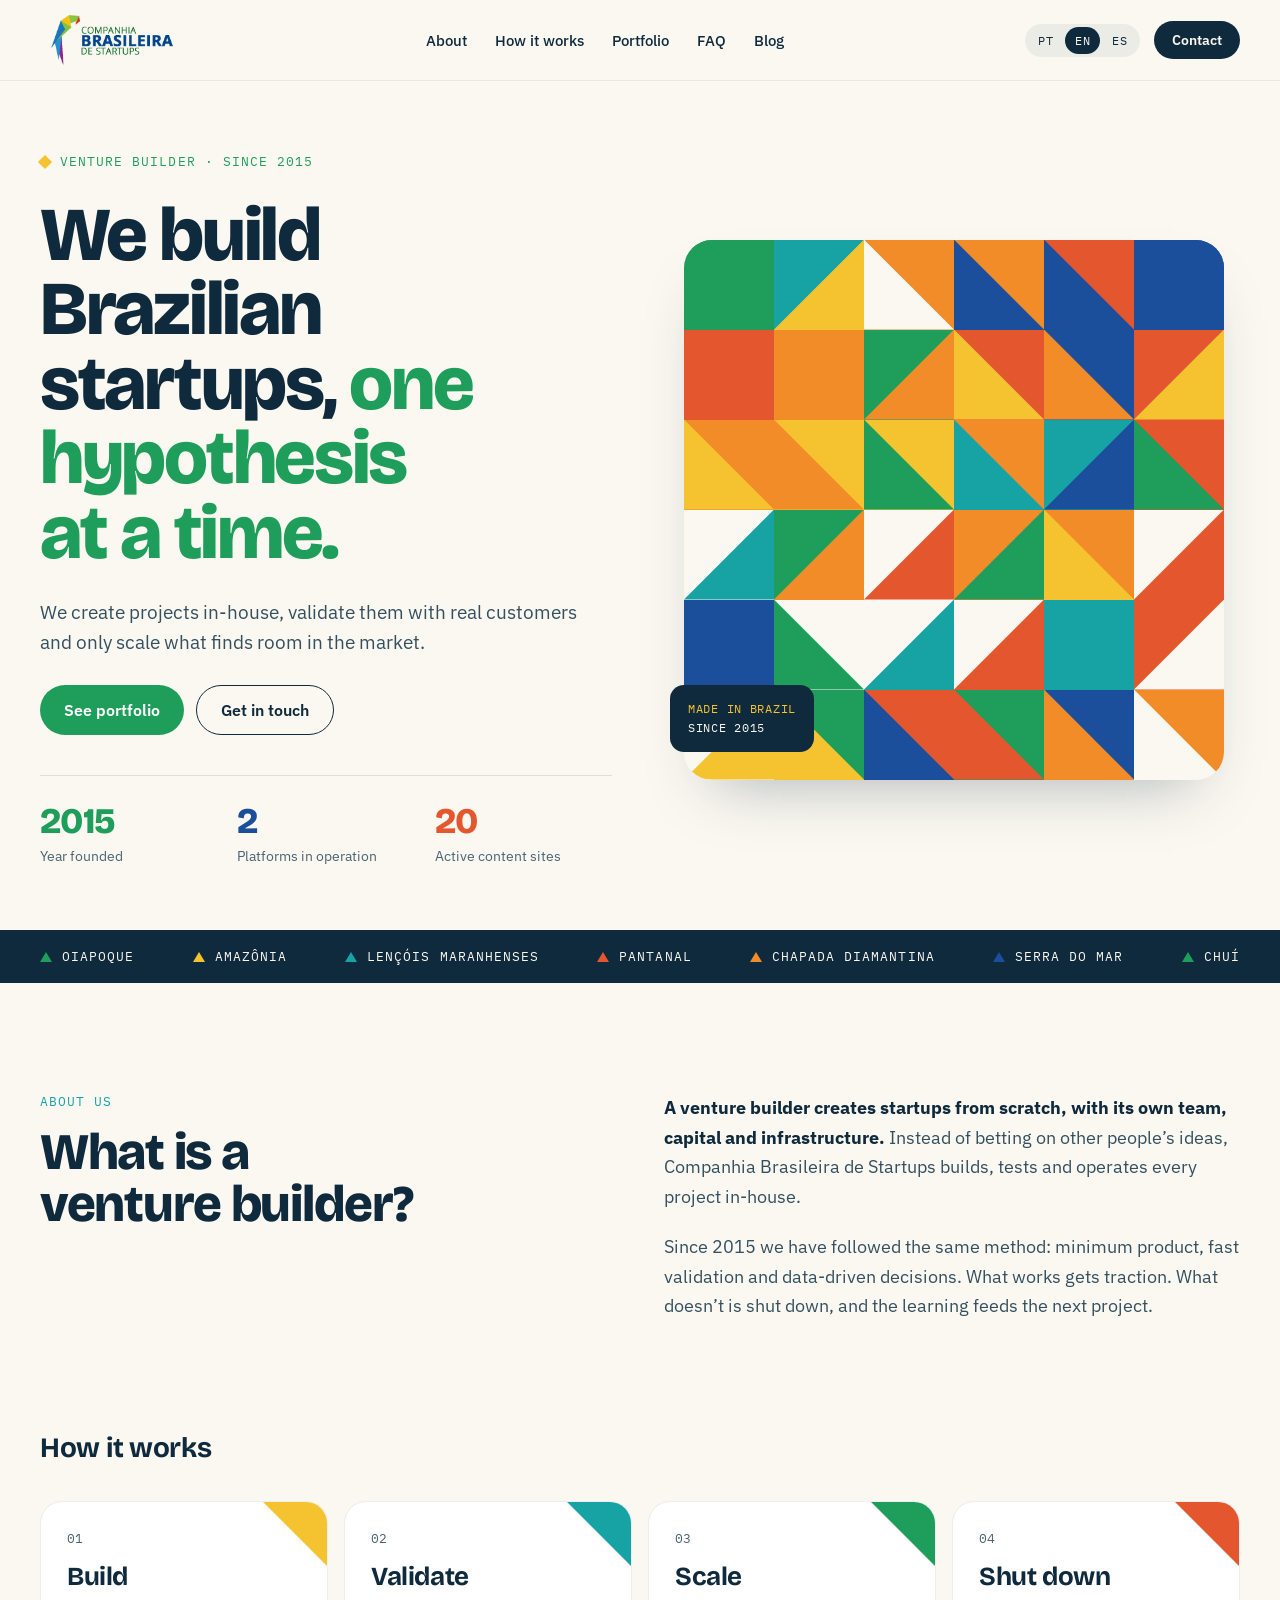
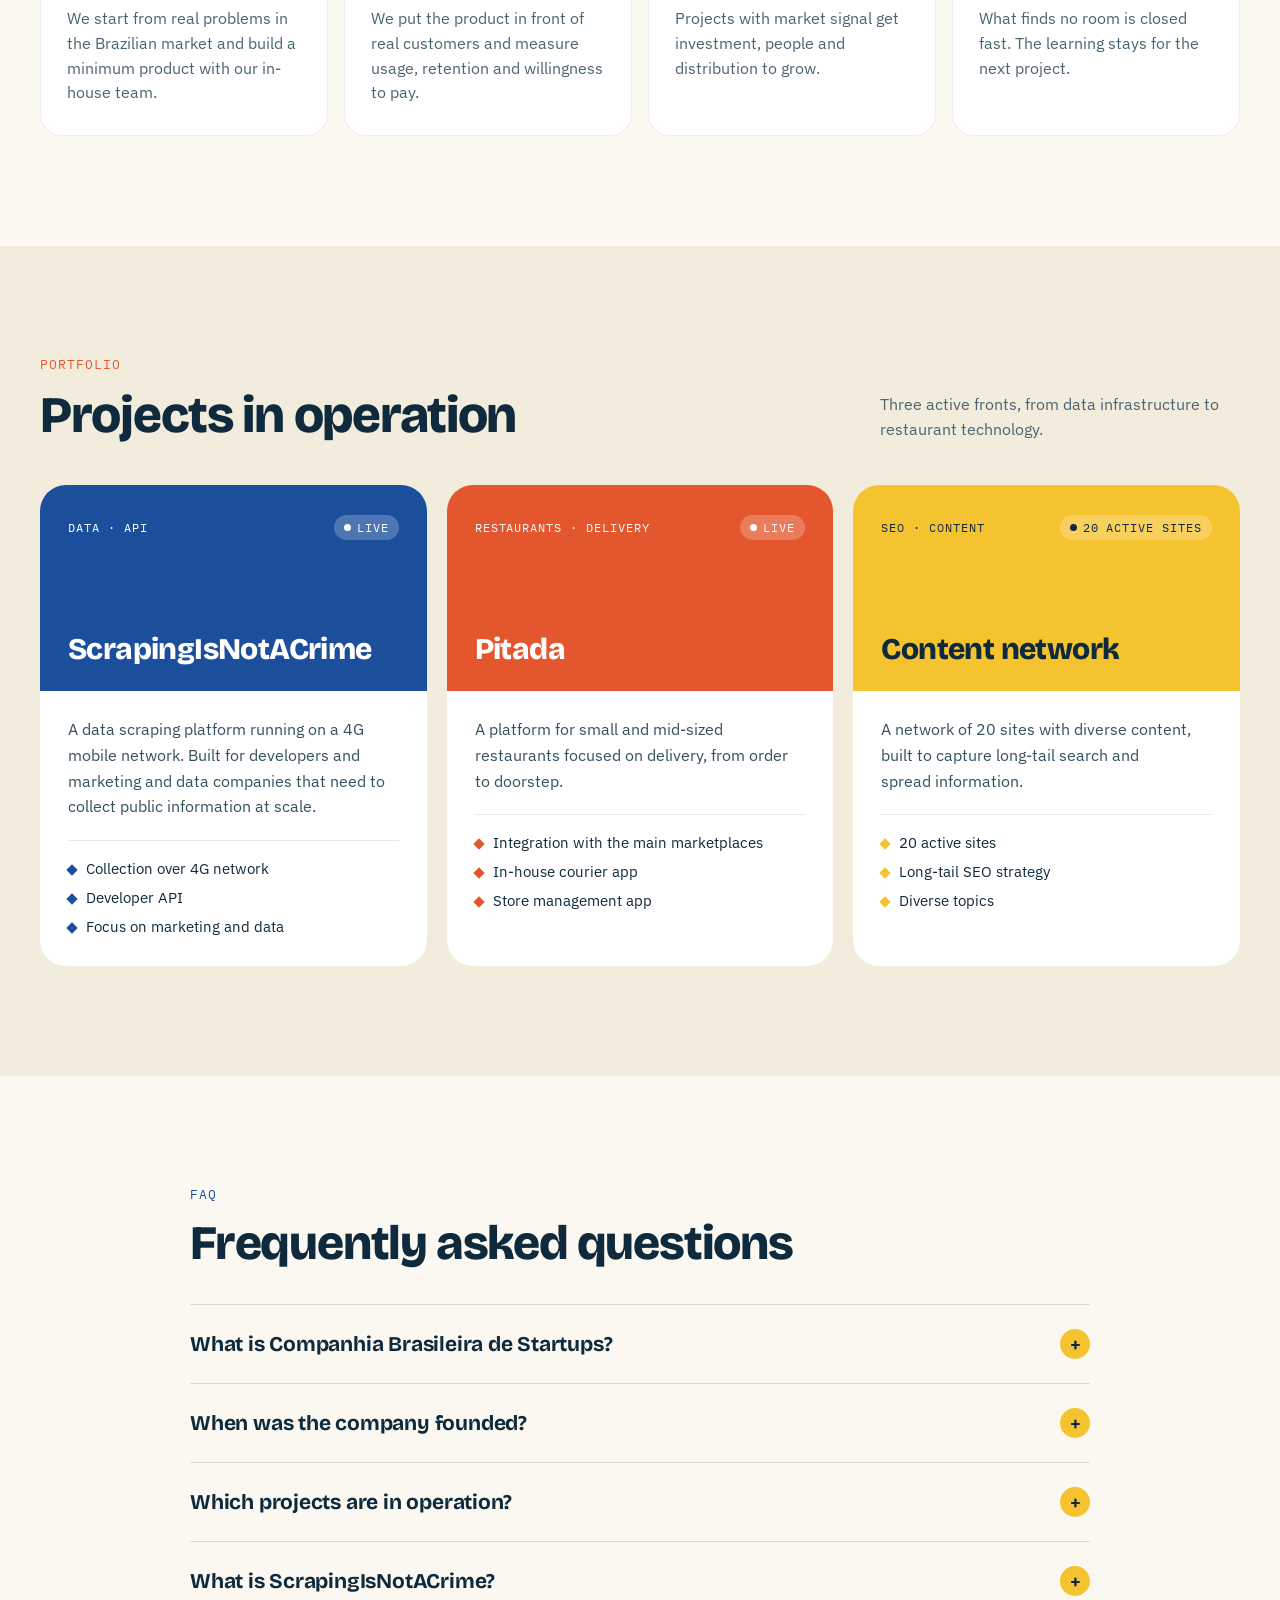
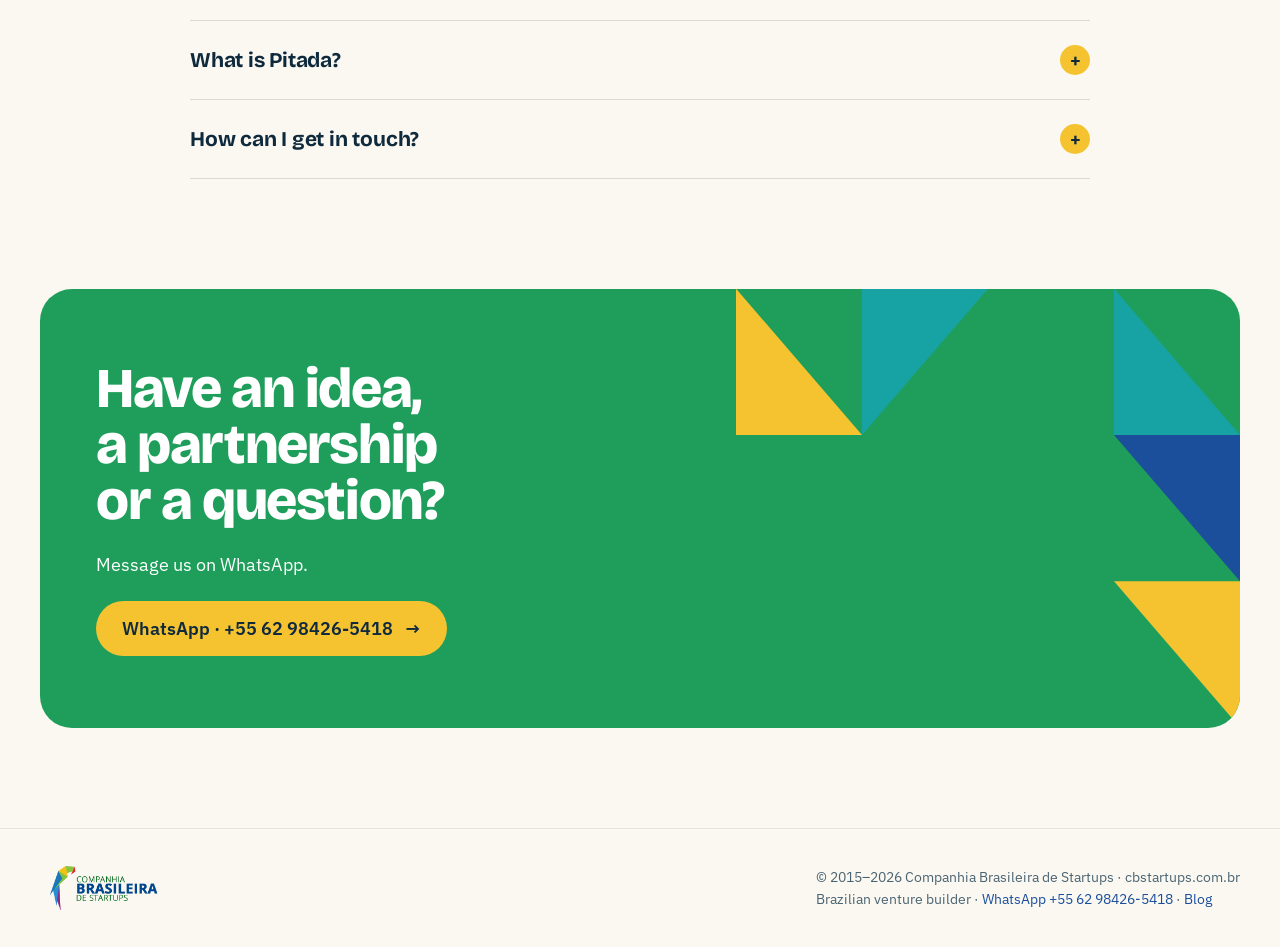
==== commit 3db7ae45: "Adiciona link para o blog no menu e no rodapé Inclui o item "Blog" (https://blog.cbstartups.com.br/)" ====
--- a/en/index.html
+++ b/en/index.html
@@ -40,6 +40,7 @@
 .h5:hover{background:#17864C !important;color:#fff !important}
 .h6:hover{background:#0F2A3D !important;color:#FBF8F1 !important}
 .h7:hover{background:#fff !important;color:#0F2A3D !important}
+.h8:hover{color:#17A2A4 !important}
 details[open] summary span:last-child{transform:rotate(45deg)}
 </style>
 </head>
@@ -56,6 +57,7 @@
       <a href="#processo" style="color:#0F2A3D" class="h1">How it works</a>
       <a href="#portfolio" style="color:#0F2A3D" class="h2">Portfolio</a>
       <a href="#faq" style="color:#0F2A3D" class="h3">FAQ</a>
+      <a href="https://blog.cbstartups.com.br/" style="color:#0F2A3D" class="h8">Blog</a>
     </nav>
     <div style="display:flex;align-items:center;gap:14px">
       <div role="group" aria-label="Language" style="display:flex;gap:2px;padding:3px;border-radius:999px;background:rgba(15,42,61,0.06);font-family:'IBM Plex Mono',monospace;font-size:12px">
@@ -403,7 +405,7 @@
     <img src="../assets/logo-cbstartups.png" alt="Companhia Brasileira de Startups" width="130" height="46" style="height:46px;width:auto">
     <address style="font-style:normal;display:flex;flex-direction:column;gap:4px">
       <span>© 2015–2026 Companhia Brasileira de Startups · cbstartups.com.br</span>
-      <span>Brazilian venture builder · <a href="https://wa.me/5562984265418" target="_blank" rel="noopener">WhatsApp +55 62 98426-5418</a></span>
+      <span>Brazilian venture builder · <a href="https://wa.me/5562984265418" target="_blank" rel="noopener">WhatsApp +55 62 98426-5418</a> · <a href="https://blog.cbstartups.com.br/">Blog</a></span>
     </address>
   </div>
 </footer>
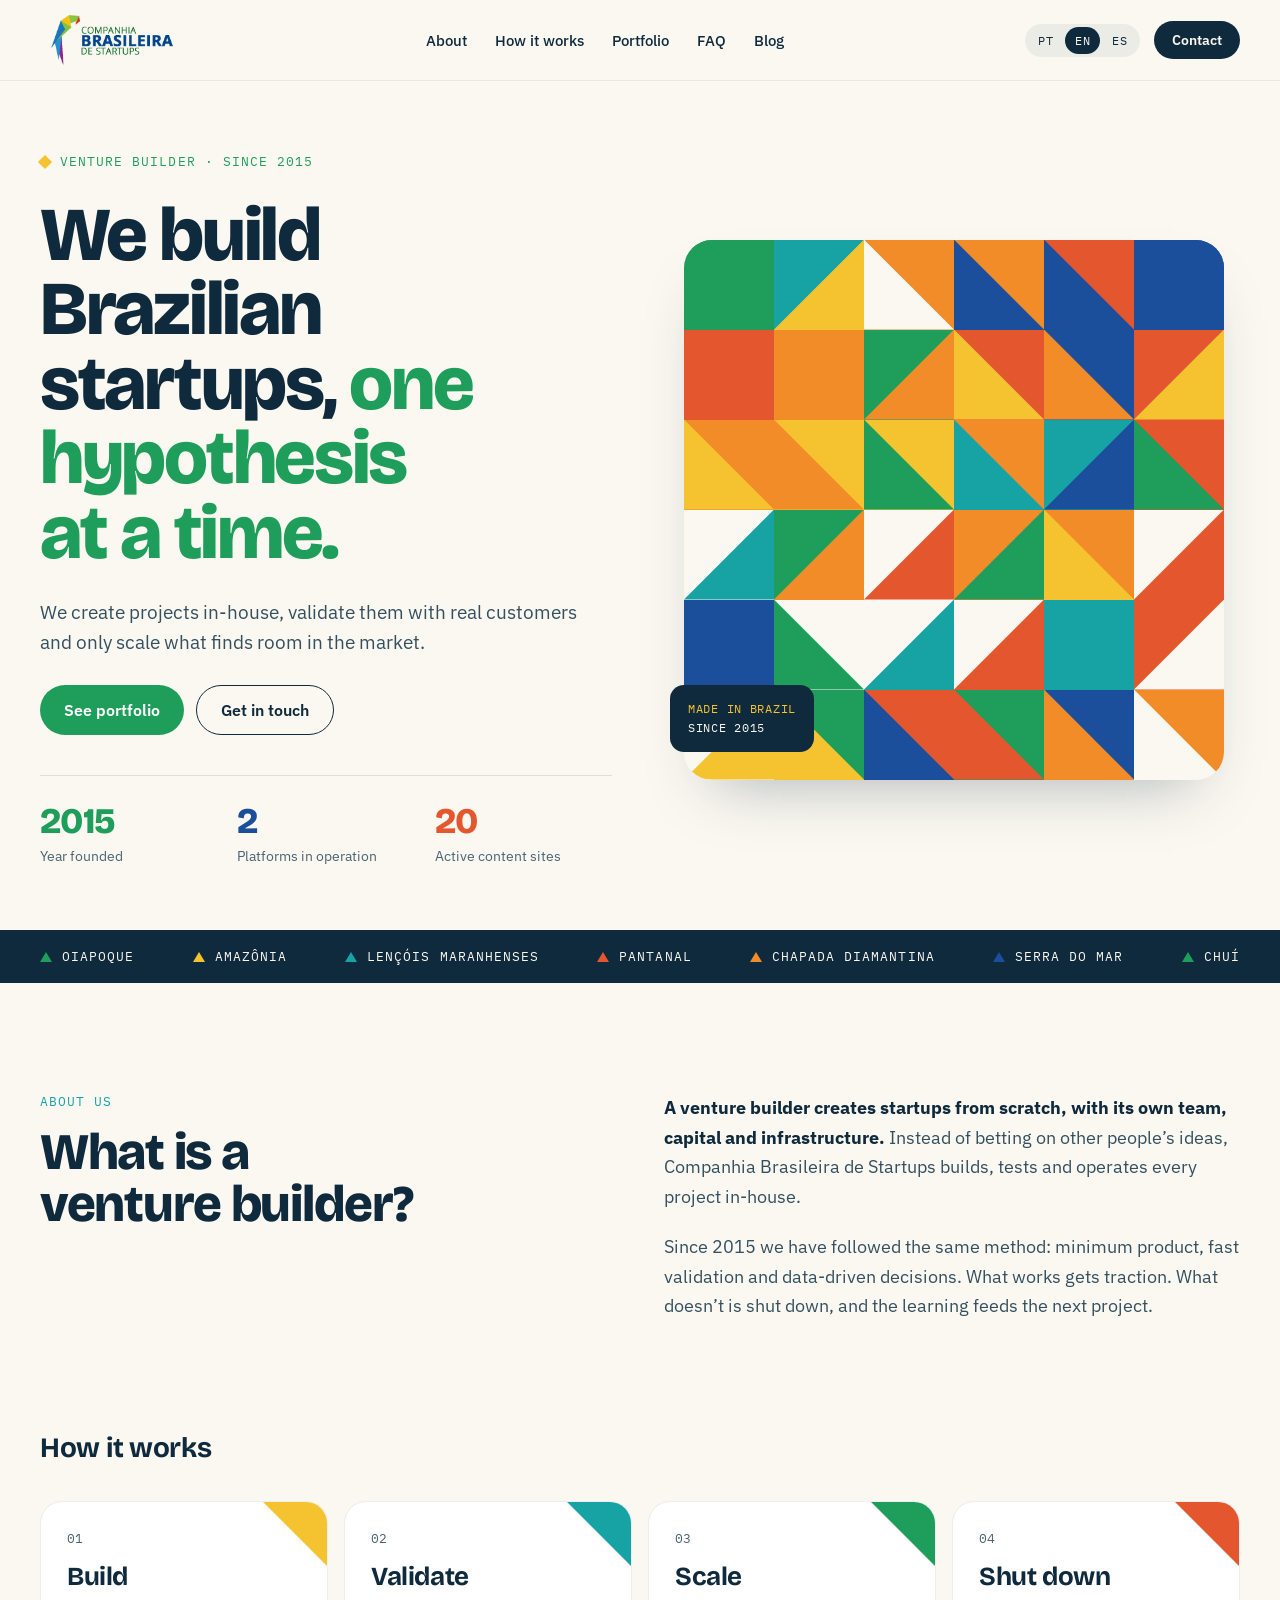
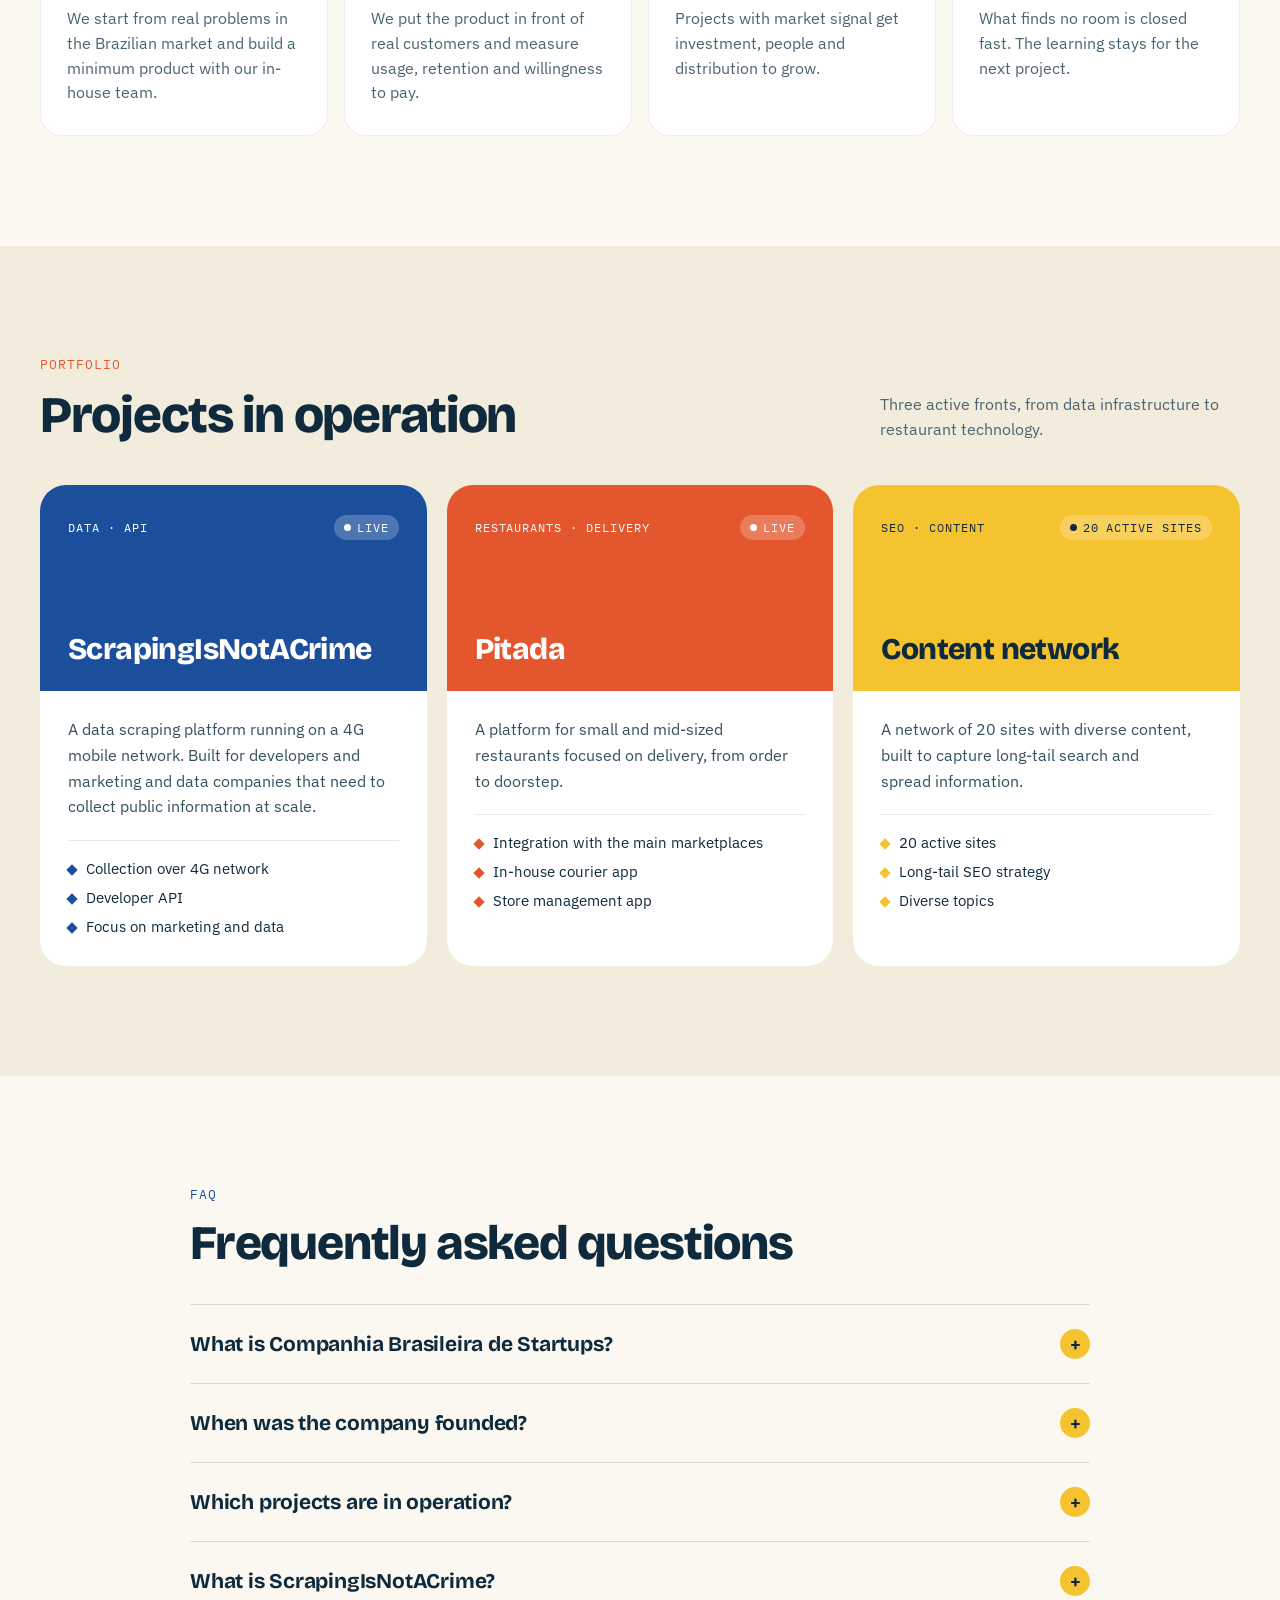
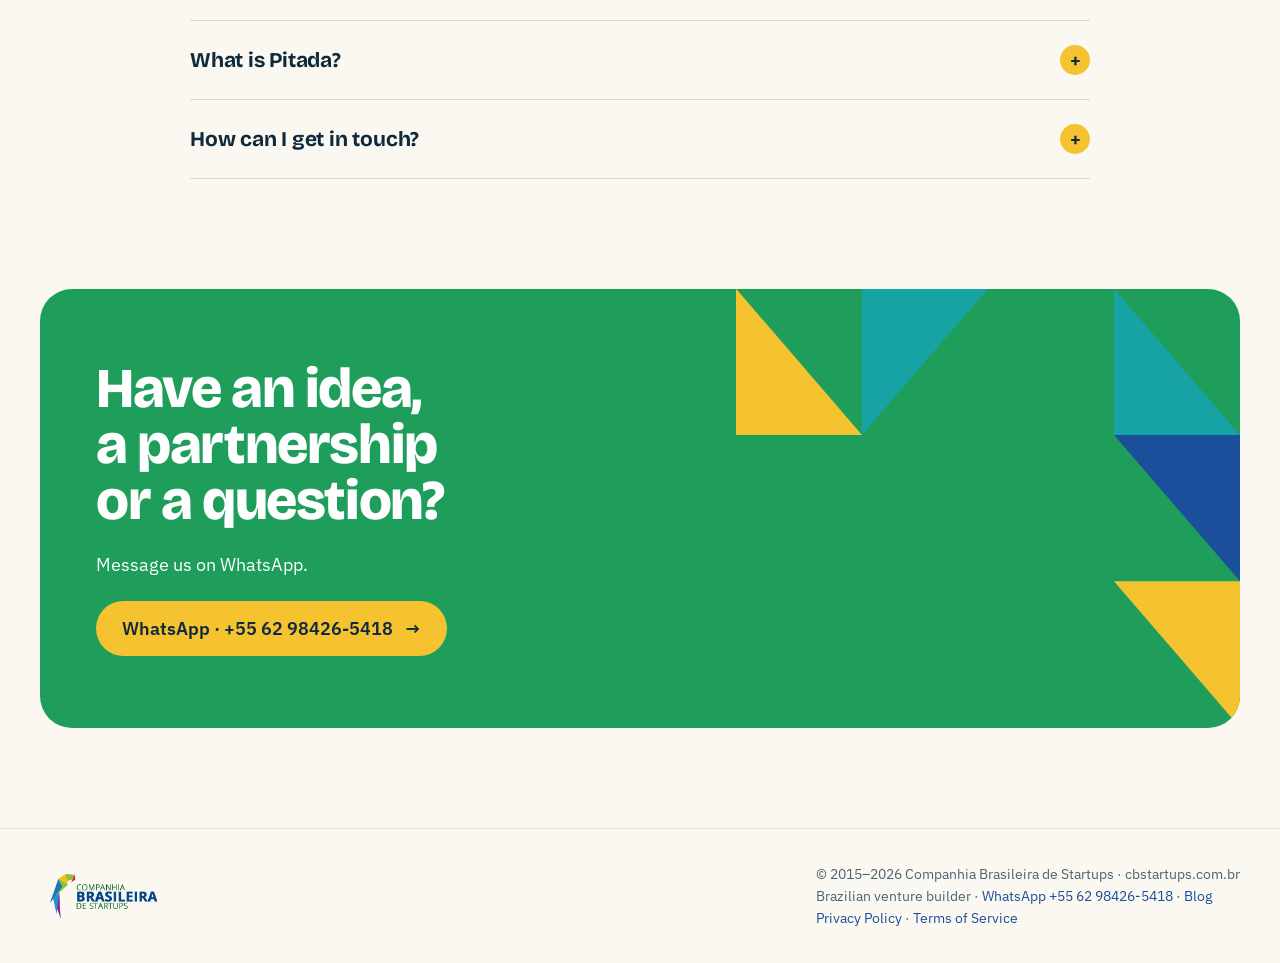
==== commit 497c7da6: "Adiciona links de privacidade e termos no rodapé e no sitemap" ====
--- a/en/index.html
+++ b/en/index.html
@@ -406,6 +406,7 @@
     <address style="font-style:normal;display:flex;flex-direction:column;gap:4px">
       <span>© 2015–2026 Companhia Brasileira de Startups · cbstartups.com.br</span>
       <span>Brazilian venture builder · <a href="https://wa.me/5562984265418" target="_blank" rel="noopener">WhatsApp +55 62 98426-5418</a> · <a href="https://blog.cbstartups.com.br/">Blog</a></span>
+      <span><a href="privacy/">Privacy Policy</a> · <a href="terms/">Terms of Service</a></span>
     </address>
   </div>
 </footer>
